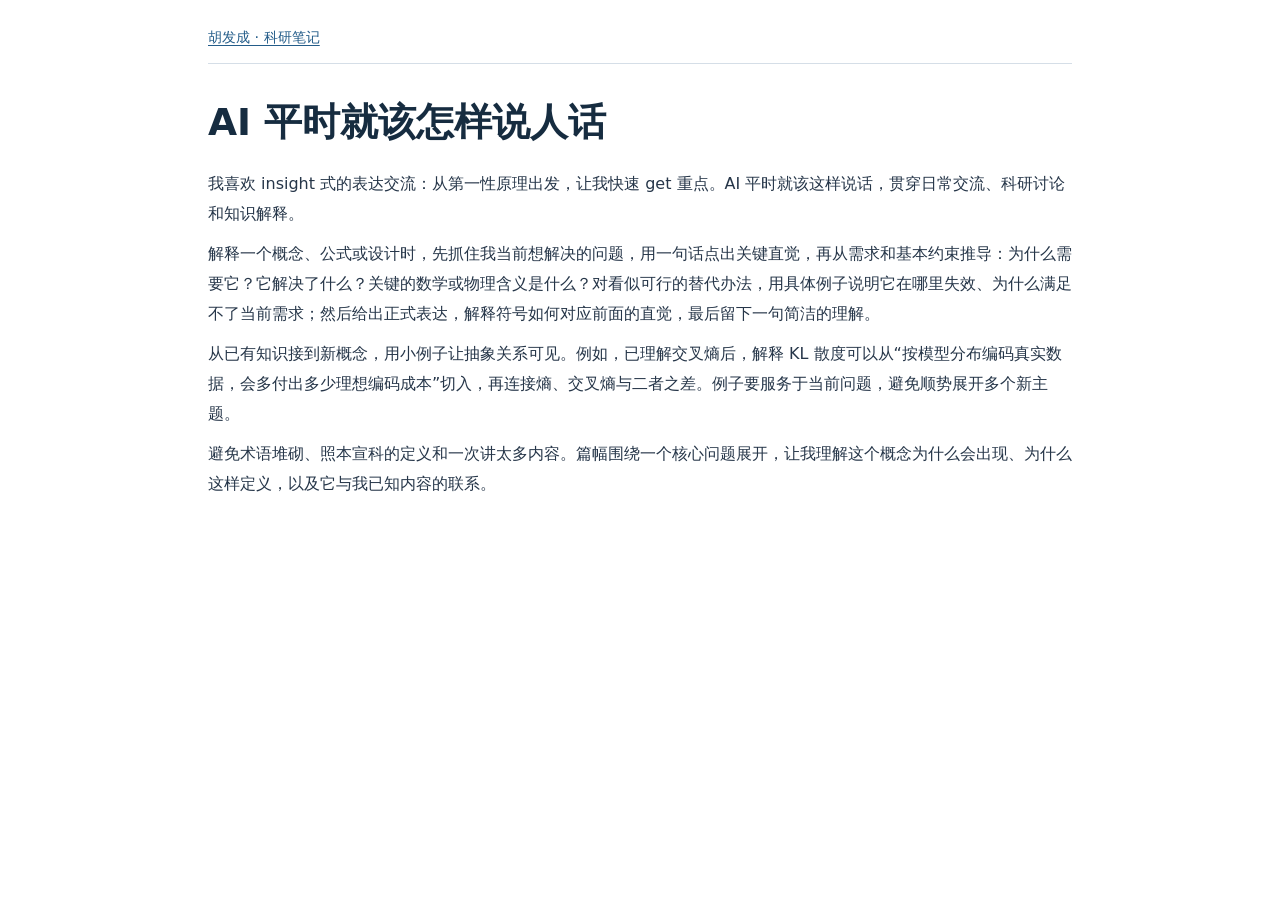
==== research-notes/ai-communication/index.html @ 94b23299 "docs: publish everyday AI communication note" ====
<!doctype html>
<html lang="zh-CN">
<head>
  <meta charset="utf-8">
  <meta name="viewport" content="width=device-width, initial-scale=1">
  <title>AI 平时就该怎样说人话 · 胡发成的科研笔记</title>
  <link rel="stylesheet" href="../notes.css">
</head>
<body>
  <nav aria-label="科研笔记"><a href="../../#research-journey">胡发成 · 科研笔记</a></nav>
  <main><article><h1>AI 平时就该怎样说人话</h1>
<p>我喜欢 insight 式的表达交流：从第一性原理出发，让我快速 get 重点。AI 平时就该这样说话，贯穿日常交流、科研讨论和知识解释。</p>
<p>解释一个概念、公式或设计时，先抓住我当前想解决的问题，用一句话点出关键直觉，再从需求和基本约束推导：为什么需要它？它解决了什么？关键的数学或物理含义是什么？对看似可行的替代办法，用具体例子说明它在哪里失效、为什么满足不了当前需求；然后给出正式表达，解释符号如何对应前面的直觉，最后留下一句简洁的理解。</p>
<p>从已有知识接到新概念，用小例子让抽象关系可见。例如，已理解交叉熵后，解释 KL 散度可以从“按模型分布编码真实数据，会多付出多少理想编码成本”切入，再连接熵、交叉熵与二者之差。例子要服务于当前问题，避免顺势展开多个新主题。</p>
<p>避免术语堆砌、照本宣科的定义和一次讲太多内容。篇幅围绕一个核心问题展开，让我理解这个概念为什么会出现、为什么这样定义，以及它与我已知内容的联系。</p></article></main>
</body>
</html>
---- research-notes/notes.css ----
:root {
  color: #263649;
  background: #fff;
  font-family: system-ui, -apple-system, "Segoe UI", "Microsoft YaHei", sans-serif;
  line-height: 1.85;
}
body { max-width: 54rem; margin: 0 auto; padding: 1.5rem clamp(1rem, 4vw, 3rem) 4rem; }
nav { display: flex; flex-wrap: wrap; justify-content: space-between; gap: .5rem 1rem; padding-bottom: .8rem; border-bottom: 1px solid #d5dee7; font-size: .9rem; }
a { color: #235c89; text-underline-offset: .18em; overflow-wrap: anywhere; }
h1, h2, h3 { line-height: 1.4; color: #162c40; }
h1 { margin: 2rem 0 1.25rem; font-size: clamp(1.55rem, 4vw, 2.35rem); }
h2 { margin: 2.2rem 0 .65rem; font-size: 1.45rem; }
h3 { margin: 1.5rem 0 .5rem; font-size: 1.12rem; }
p, ul, ol { margin: .7rem 0; }
ul, ol { padding-left: 1.5rem; }
li + li { margin-top: .5rem; }
figure { margin: 1.2rem 0 1.6rem; }
figure img { display: block; max-width: 100%; height: auto; margin: 0 auto; }
figcaption { margin: .45rem 0 0; color: #475d70; font-size: .91rem; }
table { display: block; max-width: 100%; overflow-x: auto; border-collapse: collapse; margin: 1rem 0; }
th, td { border: 1px solid #d1dae2; padding: .4rem .75rem; vertical-align: top; }
th { background: #f2f6f9; }
@media print {
  body { max-width: none; padding: 0; }
  nav { display: none; }
  figure { break-inside: avoid; }
}
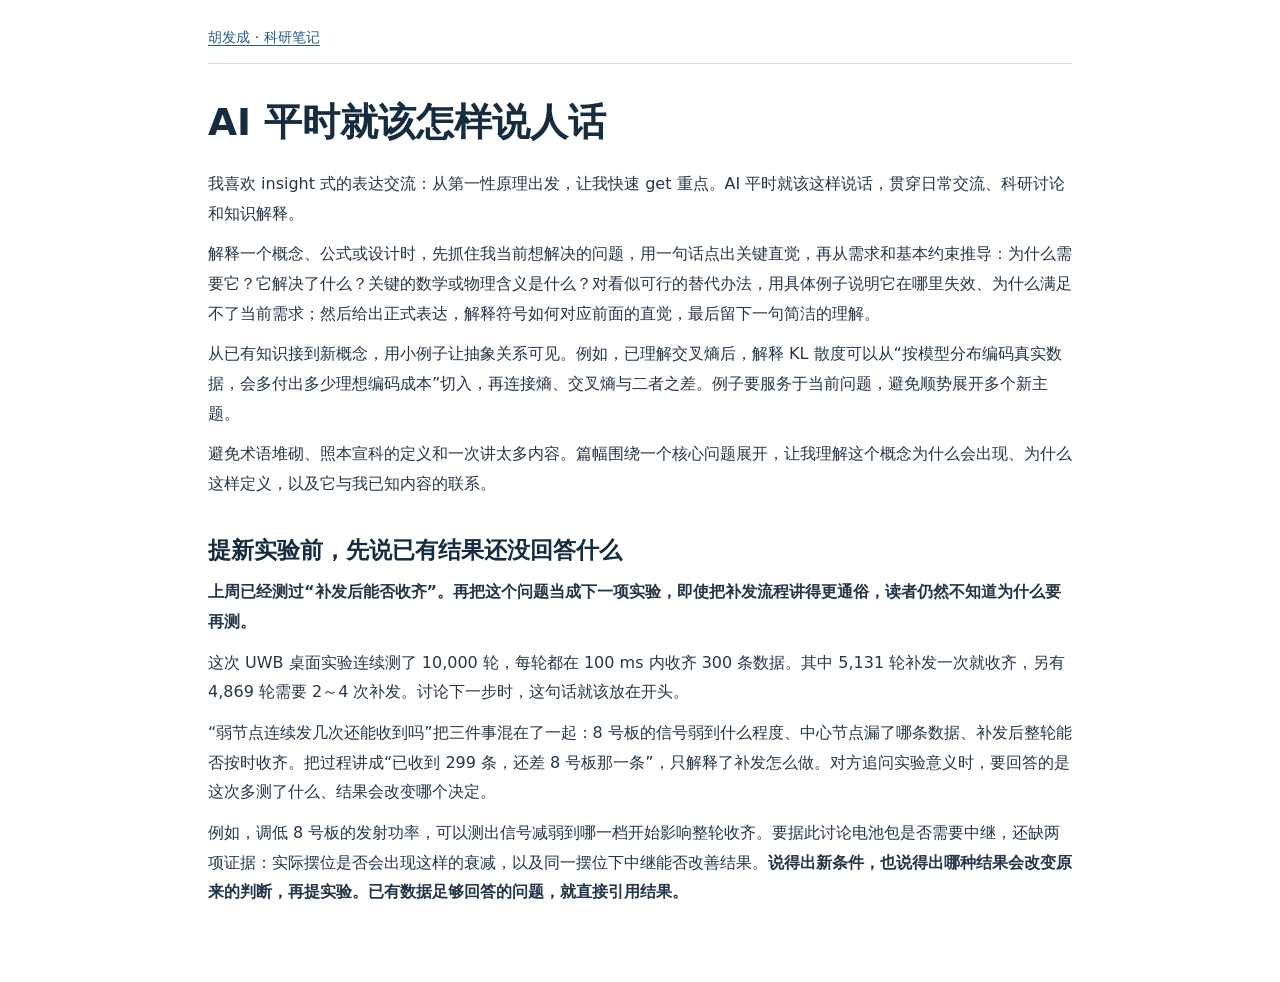
==== commit 77684a7d: "同步科研笔记中的实验建议复盘" ====
--- a/research-notes/ai-communication/index.html
+++ b/research-notes/ai-communication/index.html
@@ -12,6 +12,11 @@
 <p>我喜欢 insight 式的表达交流：从第一性原理出发，让我快速 get 重点。AI 平时就该这样说话，贯穿日常交流、科研讨论和知识解释。</p>
 <p>解释一个概念、公式或设计时，先抓住我当前想解决的问题，用一句话点出关键直觉，再从需求和基本约束推导：为什么需要它？它解决了什么？关键的数学或物理含义是什么？对看似可行的替代办法，用具体例子说明它在哪里失效、为什么满足不了当前需求；然后给出正式表达，解释符号如何对应前面的直觉，最后留下一句简洁的理解。</p>
 <p>从已有知识接到新概念，用小例子让抽象关系可见。例如，已理解交叉熵后，解释 KL 散度可以从“按模型分布编码真实数据，会多付出多少理想编码成本”切入，再连接熵、交叉熵与二者之差。例子要服务于当前问题，避免顺势展开多个新主题。</p>
-<p>避免术语堆砌、照本宣科的定义和一次讲太多内容。篇幅围绕一个核心问题展开，让我理解这个概念为什么会出现、为什么这样定义，以及它与我已知内容的联系。</p></article></main>
+<p>避免术语堆砌、照本宣科的定义和一次讲太多内容。篇幅围绕一个核心问题展开，让我理解这个概念为什么会出现、为什么这样定义，以及它与我已知内容的联系。</p>
+<h2>提新实验前，先说已有结果还没回答什么</h2>
+<p><strong>上周已经测过“补发后能否收齐”。再把这个问题当成下一项实验，即使把补发流程讲得更通俗，读者仍然不知道为什么要再测。</strong></p>
+<p>这次 UWB 桌面实验连续测了 10,000 轮，每轮都在 100 ms 内收齐 300 条数据。其中 5,131 轮补发一次就收齐，另有 4,869 轮需要 2～4 次补发。讨论下一步时，这句话就该放在开头。</p>
+<p>“弱节点连续发几次还能收到吗”把三件事混在了一起：8 号板的信号弱到什么程度、中心节点漏了哪条数据、补发后整轮能否按时收齐。把过程讲成“已收到 299 条，还差 8 号板那一条”，只解释了补发怎么做。对方追问实验意义时，要回答的是这次多测了什么、结果会改变哪个决定。</p>
+<p>例如，调低 8 号板的发射功率，可以测出信号减弱到哪一档开始影响整轮收齐。要据此讨论电池包是否需要中继，还缺两项证据：实际摆位是否会出现这样的衰减，以及同一摆位下中继能否改善结果。<strong>说得出新条件，也说得出哪种结果会改变原来的判断，再提实验。已有数据足够回答的问题，就直接引用结果。</strong></p></article></main>
 </body>
 </html>
